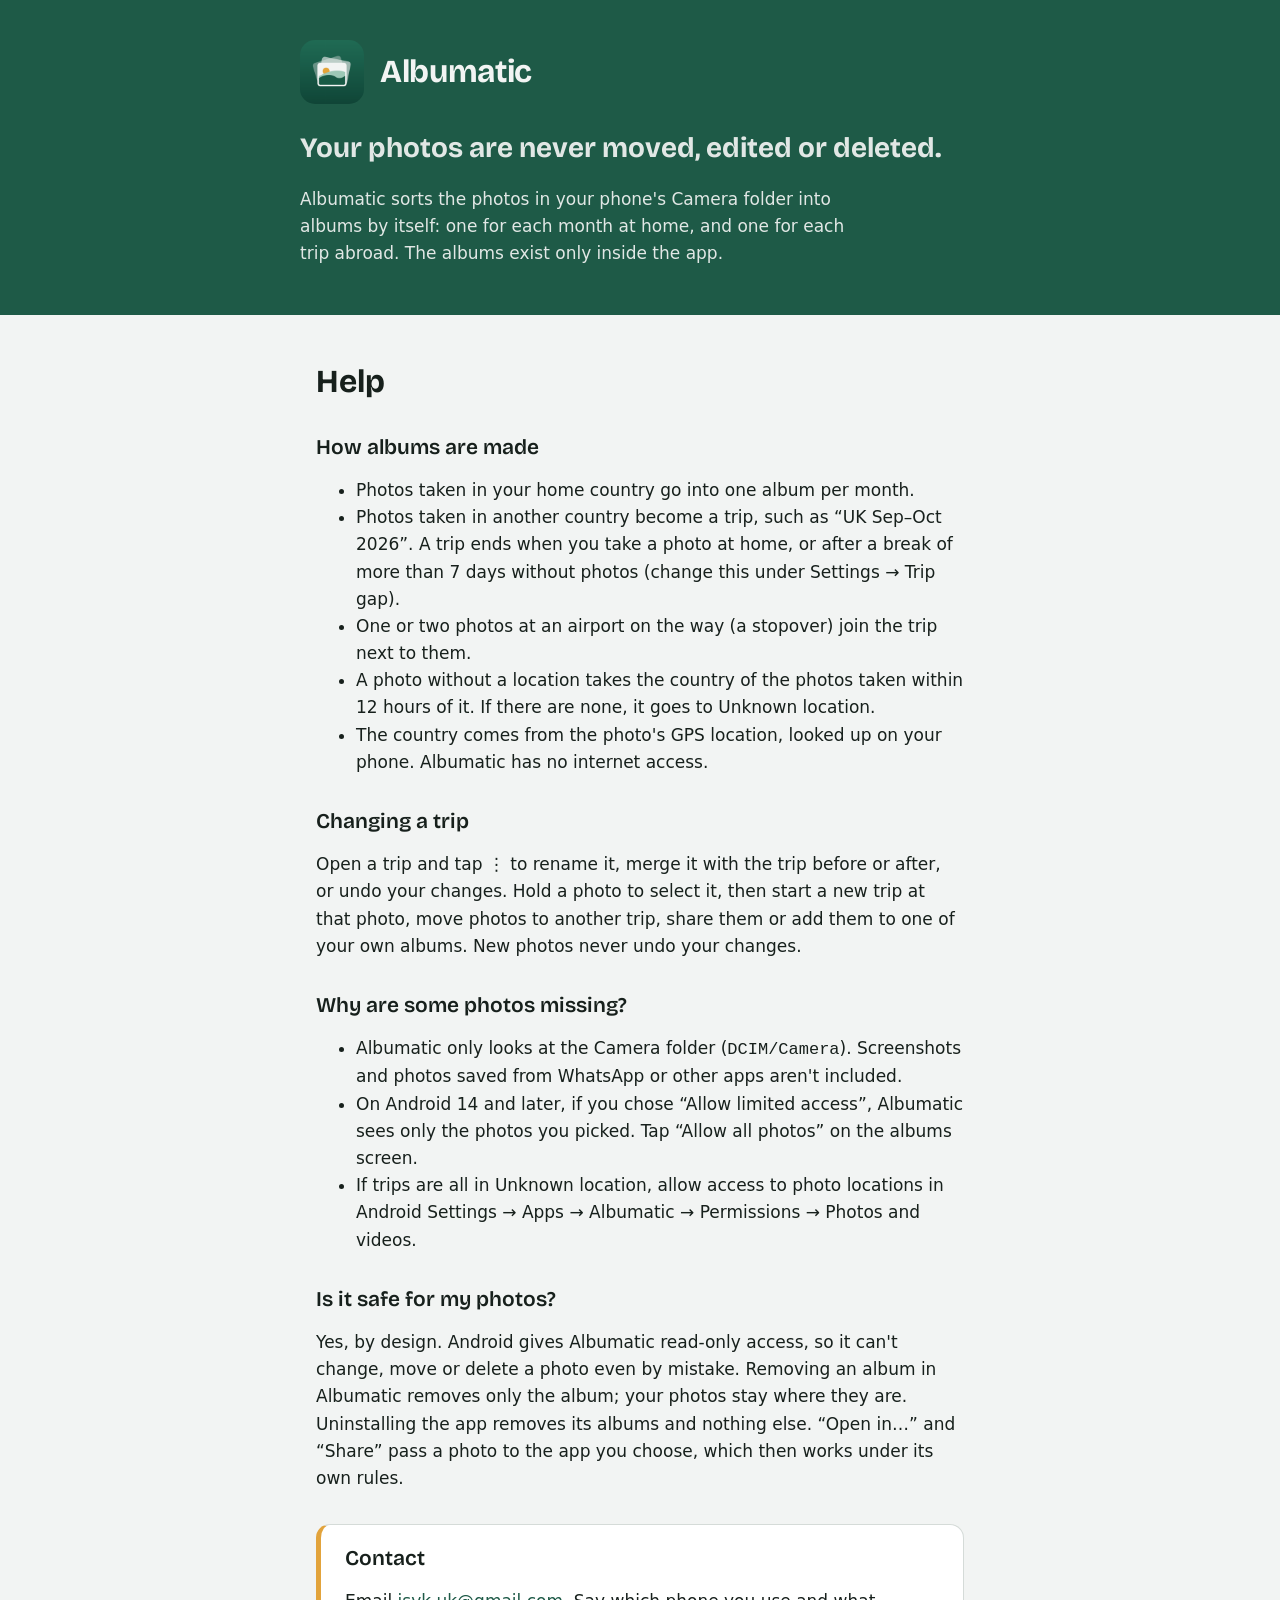
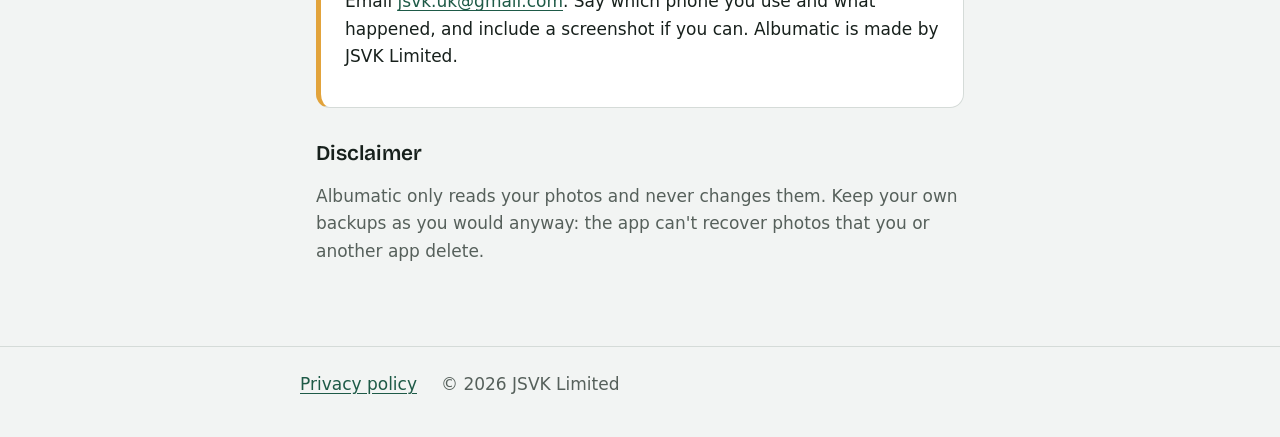
==== index.html @ f0554362 "Albumatic support and privacy pages Co-Authored-By: Claude Opus 5.5 <noreply@anthropic.com>" ====
<!doctype html>
<html lang="en">
<head>
  <meta charset="utf-8">
  <meta name="viewport" content="width=device-width, initial-scale=1">
  <title>Albumatic help and contact</title>
  <meta name="description" content="Help for Albumatic, the app that sorts your camera photos into trip and month albums without ever moving, editing or deleting them.">
  <link rel="icon" href="favicon.png">
  <link rel="apple-touch-icon" href="icon-180.png">
  <link rel="preconnect" href="https://fonts.googleapis.com">
  <link rel="preconnect" href="https://fonts.gstatic.com" crossorigin>
  <link href="https://fonts.googleapis.com/css2?family=Bricolage+Grotesque:opsz,wght@12..96,600;12..96,700&display=swap" rel="stylesheet">
  <link rel="stylesheet" href="style.css">
</head>
<body>
  <header class="band">
    <div class="wrap">
      <a class="brand" href="./">
        <img src="icon-180.png" alt="">
        <span>Albumatic</span>
      </a>
      <p class="promise">Your photos are never moved, edited or deleted.</p>
      <p>Albumatic sorts the photos in your phone's Camera folder into albums by itself: one for each month at home, and one for each trip abroad. The albums exist only inside the app.</p>
    </div>
  </header>

  <main class="wrap">
    <h1>Help</h1>

    <h2>How albums are made</h2>
    <ul>
      <li>Photos taken in your home country go into one album per month.</li>
      <li>Photos taken in another country become a trip, such as “UK Sep–Oct 2026”. A trip ends when you take a photo at home, or after a break of more than 7 days without photos (change this under Settings → Trip gap).</li>
      <li>One or two photos at an airport on the way (a stopover) join the trip next to them.</li>
      <li>A photo without a location takes the country of the photos taken within 12 hours of it. If there are none, it goes to Unknown location.</li>
      <li>The country comes from the photo's GPS location, looked up on your phone. Albumatic has no internet access.</li>
    </ul>

    <h2>Changing a trip</h2>
    <p>Open a trip and tap ⋮ to rename it, merge it with the trip before or after, or undo your changes. Hold a photo to select it, then start a new trip at that photo, move photos to another trip, share them or add them to one of your own albums. New photos never undo your changes.</p>

    <h2>Why are some photos missing?</h2>
    <ul>
      <li>Albumatic only looks at the Camera folder (<code>DCIM/Camera</code>). Screenshots and photos saved from WhatsApp or other apps aren't included.</li>
      <li>On Android 14 and later, if you chose “Allow limited access”, Albumatic sees only the photos you picked. Tap “Allow all photos” on the albums screen.</li>
      <li>If trips are all in Unknown location, allow access to photo locations in Android Settings → Apps → Albumatic → Permissions → Photos and videos.</li>
    </ul>

    <h2>Is it safe for my photos?</h2>
    <p>Yes, by design. Android gives Albumatic read-only access, so it can't change, move or delete a photo even by mistake. Removing an album in Albumatic removes only the album; your photos stay where they are. Uninstalling the app removes its albums and nothing else. “Open in…” and “Share” pass a photo to the app you choose, which then works under its own rules.</p>

    <section class="contact">
      <h2>Contact</h2>
      <p>Email <a href="mailto:jsvk.uk@gmail.com?subject=Albumatic">jsvk.uk@gmail.com</a>. Say which phone you use and what happened, and include a screenshot if you can. Albumatic is made by JSVK Limited.</p>
    </section>

    <h2>Disclaimer</h2>
    <p class="meta">Albumatic only reads your photos and never changes them. Keep your own backups as you would anyway: the app can't recover photos that you or another app delete.</p>
  </main>

  <footer>
    <div class="wrap">
      <a href="privacy.html">Privacy policy</a>
      <span>© 2026 JSVK Limited</span>
    </div>
  </footer>
</body>
</html>
---- style.css ----
:root {
  --band: #1e5a47;
  --on-band: #f2f4f3;
  --ink: #17201c;
  --muted: #56605b;
  --page: #f2f4f3;
  --surface: #ffffff;
  --line: #d5dbd8;
  --link: #1e5a47;
  --marigold: #e2a33b;
  color-scheme: light;
}
@media (prefers-color-scheme: dark) {
  :root:not([data-theme="light"]) {
    --band: #173f33;
    --ink: #e6ece9;
    --muted: #a2ada8;
    --page: #101513;
    --surface: #18201c;
    --line: #2a3530;
    --link: #86c7ae;
    color-scheme: dark;
  }
}
:root[data-theme="dark"] {
  --band: #173f33;
  --ink: #e6ece9;
  --muted: #a2ada8;
  --page: #101513;
  --surface: #18201c;
  --line: #2a3530;
  --link: #86c7ae;
  color-scheme: dark;
}
* { box-sizing: border-box; }
body {
  margin: 0;
  background: var(--page);
  color: var(--ink);
  font: 17px/1.6 system-ui, -apple-system, "Segoe UI", Roboto, sans-serif;
}
.band { background: var(--band); color: var(--on-band); padding: 40px 16px 48px; }
.wrap { max-width: 680px; margin: 0 auto; }
.brand { display: inline-flex; align-items: center; gap: 16px; color: var(--on-band); text-decoration: none; }
.brand img { width: 64px; height: 64px; border-radius: 15px; }
.brand span { font: 700 32px/1.1 "Bricolage Grotesque", system-ui, sans-serif; letter-spacing: -0.01em; }
.band p { margin: 20px 0 0; max-width: 34em; opacity: 0.92; }
.promise { font: 700 28px/1.2 "Bricolage Grotesque", system-ui, sans-serif; margin: 24px 0 0; max-width: 20em; }
main { padding: 8px 16px 64px; }
h1 { font: 700 32px/1.2 "Bricolage Grotesque", system-ui, sans-serif; margin: 40px 0 8px; }
h2 { font: 600 21px/1.25 "Bricolage Grotesque", system-ui, sans-serif; margin: 32px 0 6px; }
p, li { max-width: 38em; }
a { color: var(--link); text-underline-offset: 3px; }
a:focus-visible { outline: 3px solid var(--link); outline-offset: 3px; border-radius: 4px; }
/* The contact box carries the marigold edge the app keeps for trips. */
.contact {
  background: var(--surface);
  border: 1px solid var(--line);
  border-left: 5px solid var(--marigold);
  border-radius: 14px;
  padding: 20px 24px;
  margin-top: 32px;
}
.contact h2 { margin-top: 0; }
.meta { color: var(--muted); }
footer { border-top: 1px solid var(--line); padding: 24px 16px 40px; color: var(--muted); }
footer .wrap { display: flex; gap: 24px; flex-wrap: wrap; }
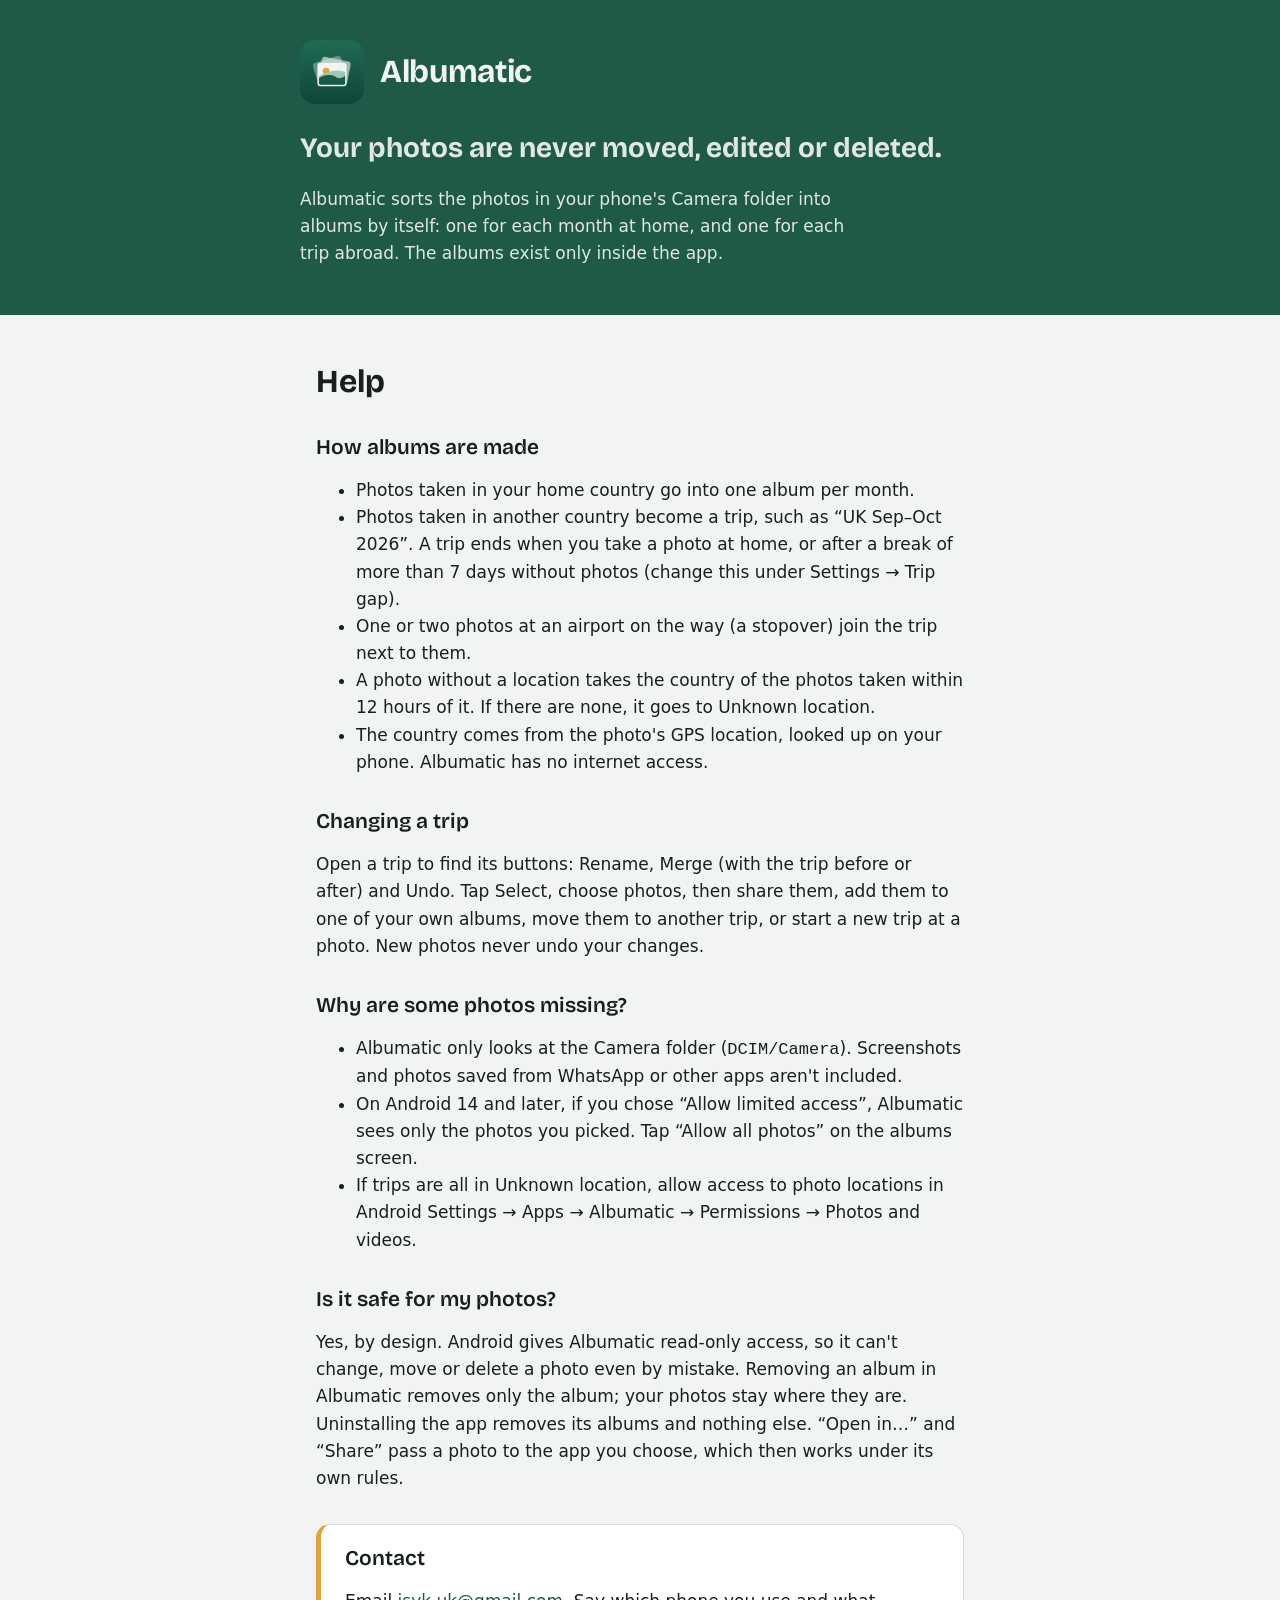
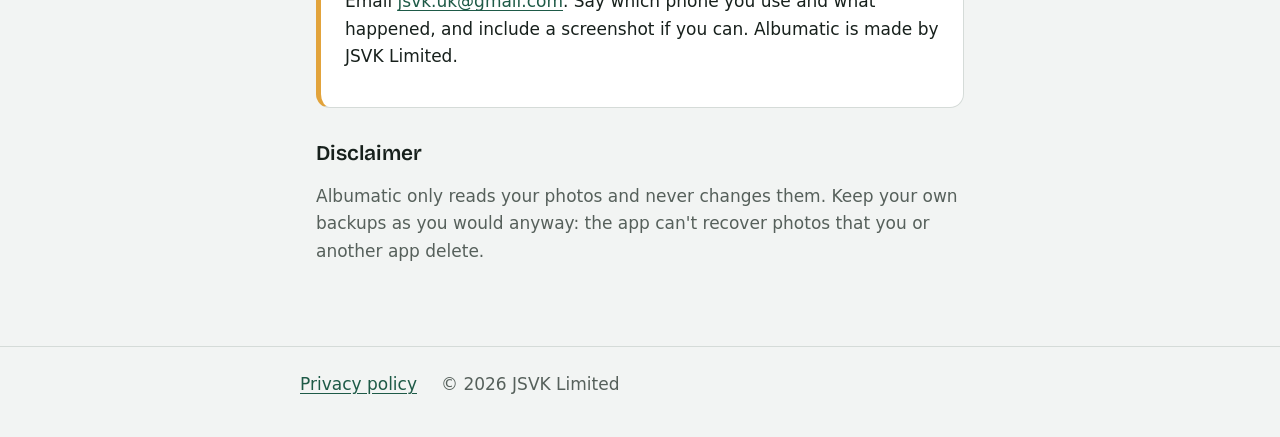
==== commit 101f0d3f: "Help: describe the visible buttons instead of ⋮ and holding a photo Co-Authored-By: Claude Opus 5.5 " ====
--- a/index.html
+++ b/index.html
@@ -37,7 +37,7 @@
     </ul>
 
     <h2>Changing a trip</h2>
-    <p>Open a trip and tap ⋮ to rename it, merge it with the trip before or after, or undo your changes. Hold a photo to select it, then start a new trip at that photo, move photos to another trip, share them or add them to one of your own albums. New photos never undo your changes.</p>
+    <p>Open a trip to find its buttons: Rename, Merge (with the trip before or after) and Undo. Tap Select, choose photos, then share them, add them to one of your own albums, move them to another trip, or start a new trip at a photo. New photos never undo your changes.</p>
 
     <h2>Why are some photos missing?</h2>
     <ul>
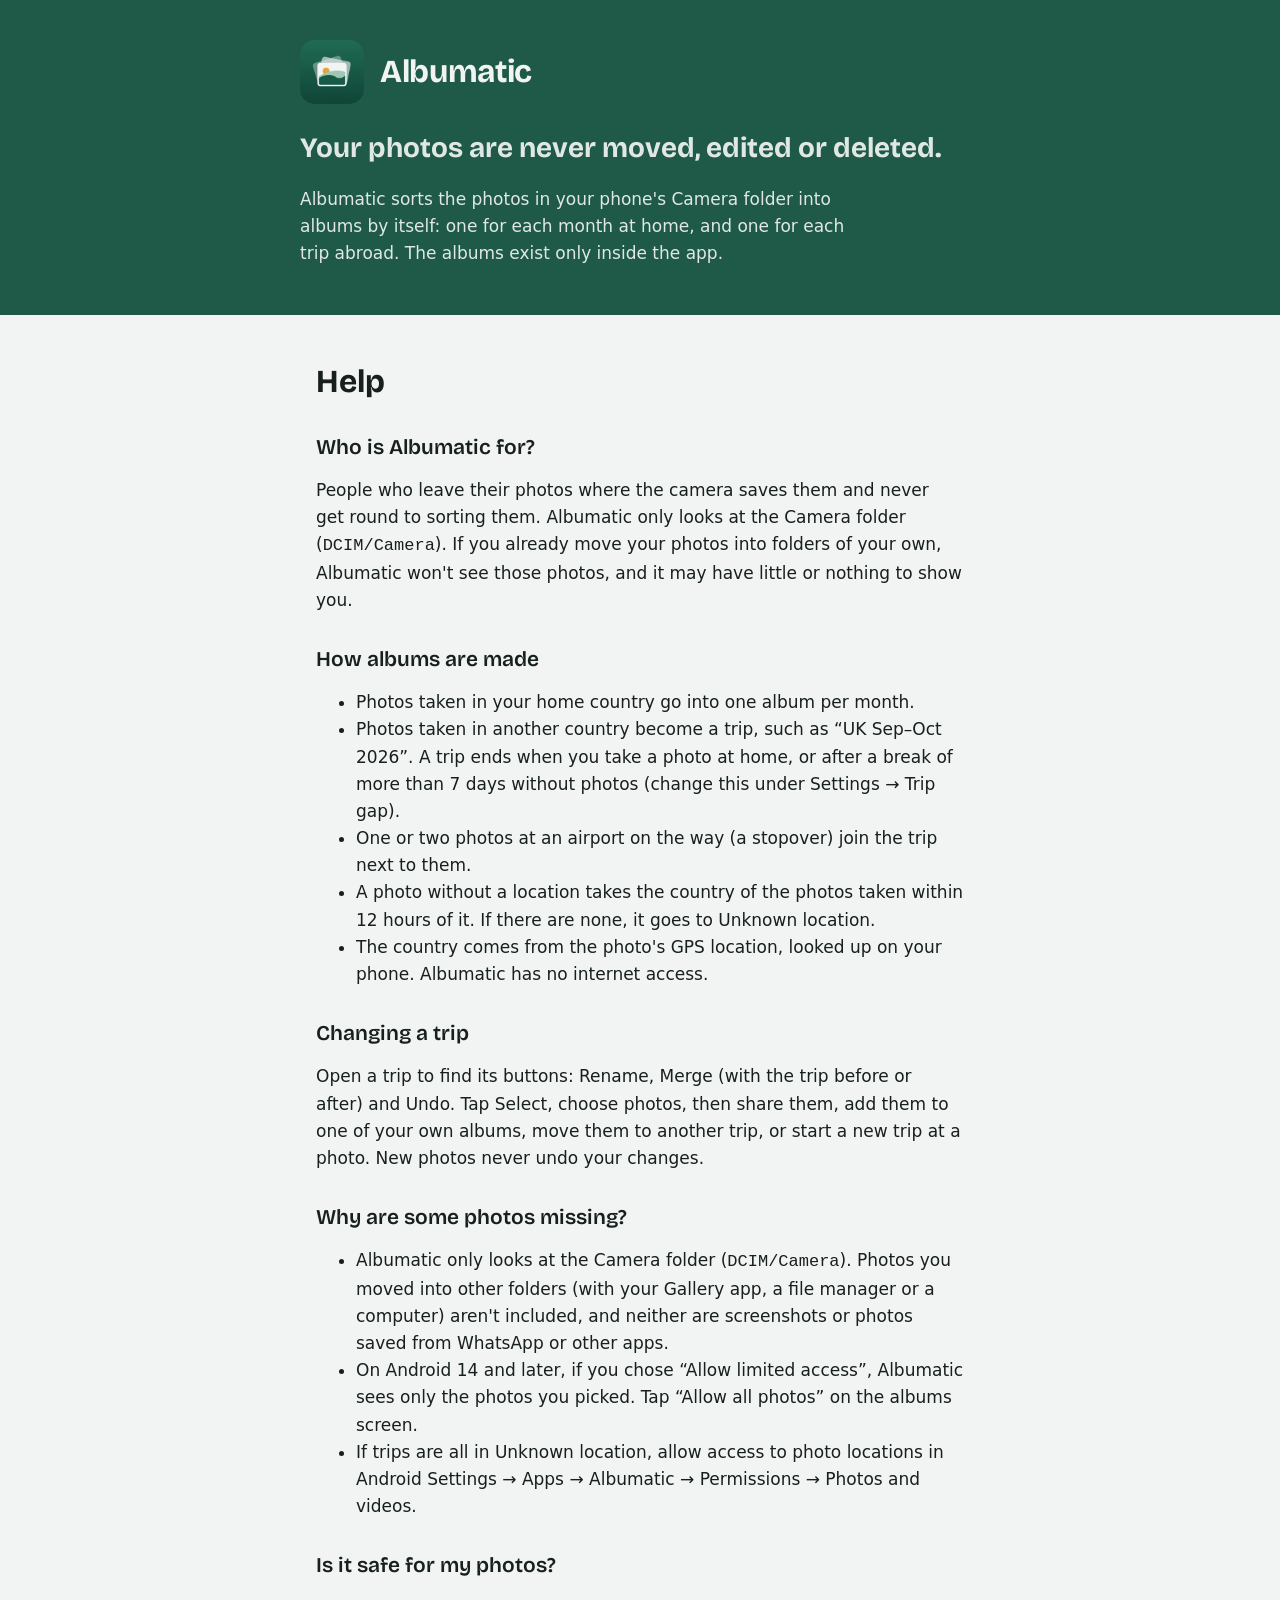
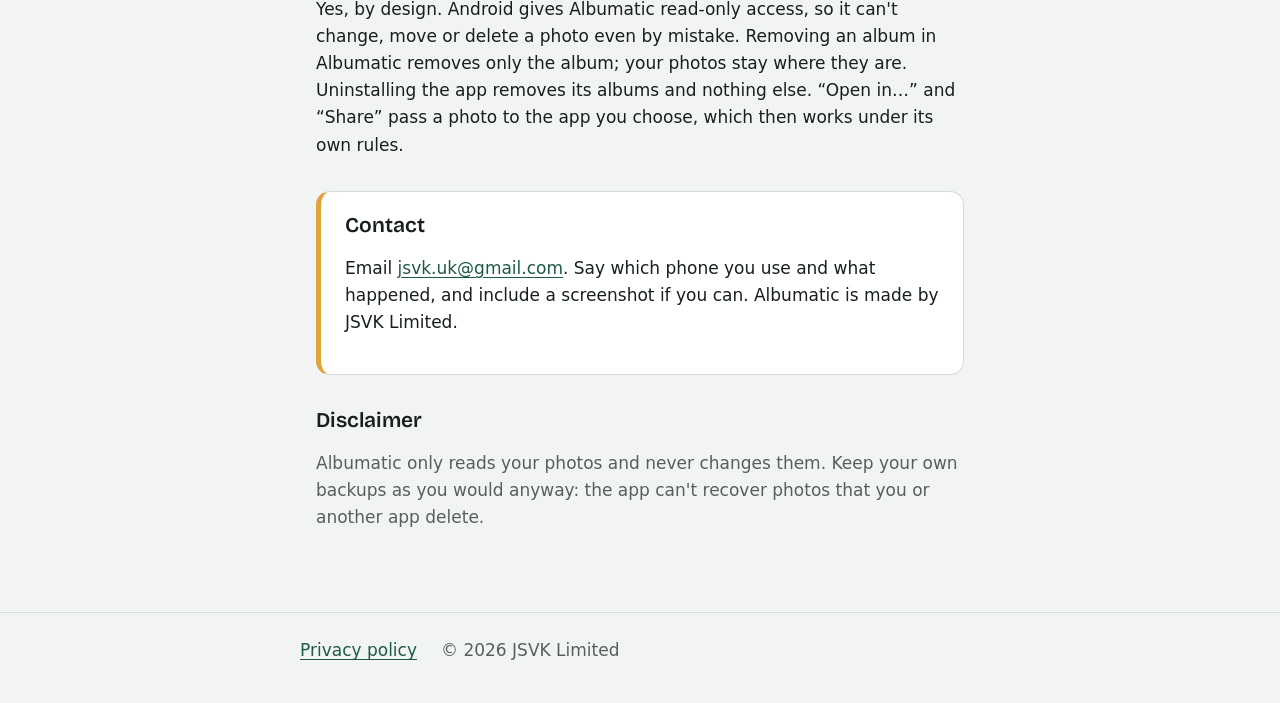
==== commit 841f47af: "Help: who Albumatic is for; photos moved to other folders aren't included Co-Authored-By: Claude Opu" ====
--- a/index.html
+++ b/index.html
@@ -27,6 +27,9 @@
   <main class="wrap">
     <h1>Help</h1>
 
+    <h2>Who is Albumatic for?</h2>
+    <p>People who leave their photos where the camera saves them and never get round to sorting them. Albumatic only looks at the Camera folder (<code>DCIM/Camera</code>). If you already move your photos into folders of your own, Albumatic won't see those photos, and it may have little or nothing to show you.</p>
+
     <h2>How albums are made</h2>
     <ul>
       <li>Photos taken in your home country go into one album per month.</li>
@@ -41,7 +44,7 @@
 
     <h2>Why are some photos missing?</h2>
     <ul>
-      <li>Albumatic only looks at the Camera folder (<code>DCIM/Camera</code>). Screenshots and photos saved from WhatsApp or other apps aren't included.</li>
+      <li>Albumatic only looks at the Camera folder (<code>DCIM/Camera</code>). Photos you moved into other folders (with your Gallery app, a file manager or a computer) aren't included, and neither are screenshots or photos saved from WhatsApp or other apps.</li>
       <li>On Android 14 and later, if you chose “Allow limited access”, Albumatic sees only the photos you picked. Tap “Allow all photos” on the albums screen.</li>
       <li>If trips are all in Unknown location, allow access to photo locations in Android Settings → Apps → Albumatic → Permissions → Photos and videos.</li>
     </ul>
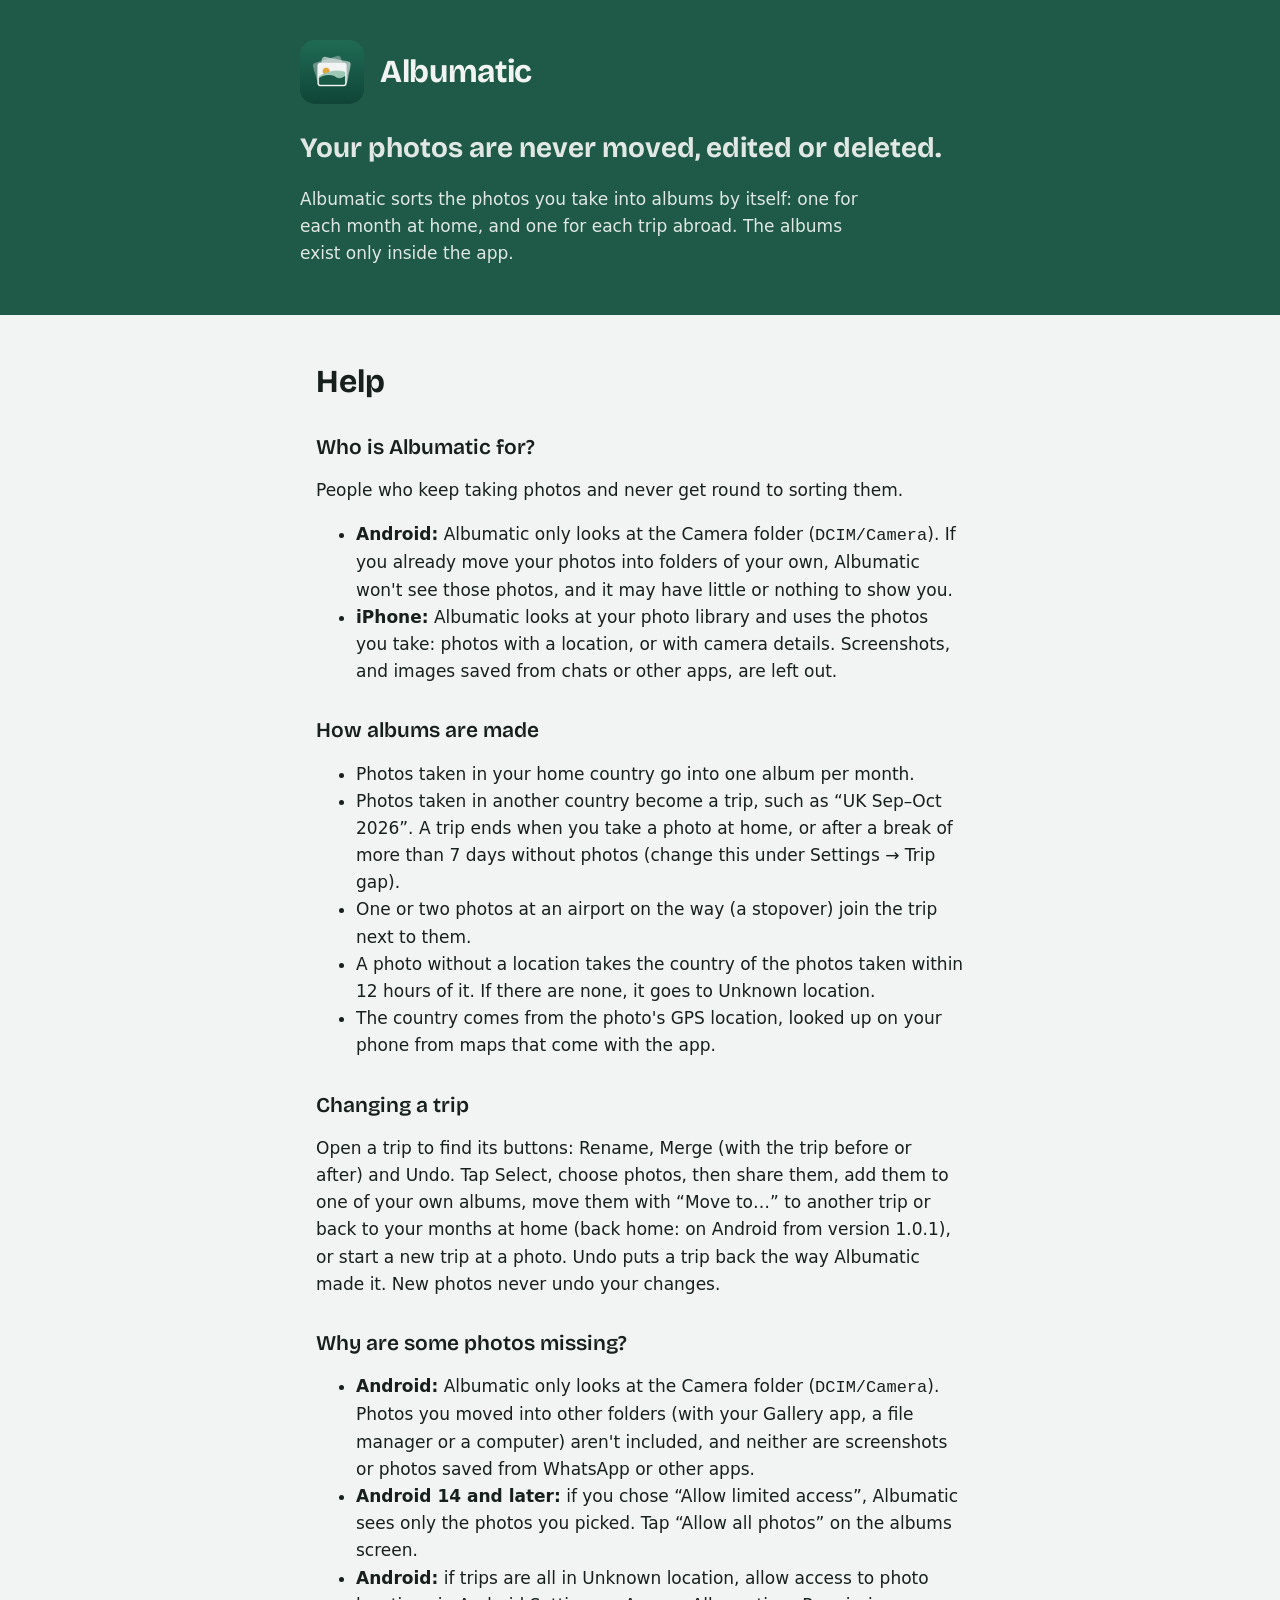
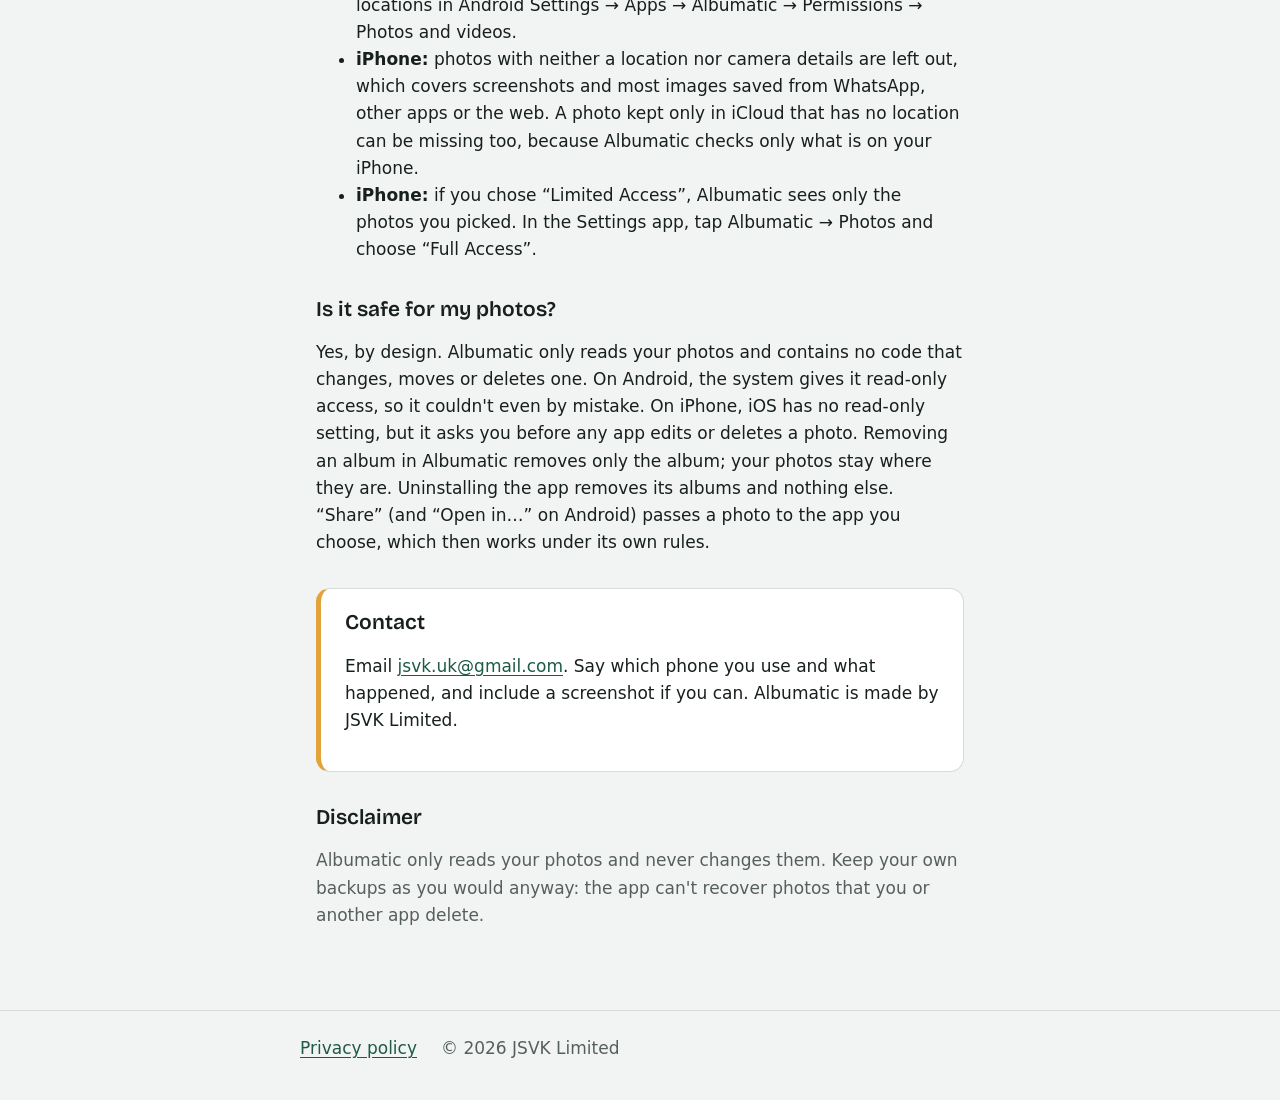
==== commit 39210cea: "Cover the iPhone version: which photos, limited access, read-only promise, iCloud Co-Authored-By: Cl" ====
--- a/index.html
+++ b/index.html
@@ -4,7 +4,7 @@
   <meta charset="utf-8">
   <meta name="viewport" content="width=device-width, initial-scale=1">
   <title>Albumatic help and contact</title>
-  <meta name="description" content="Help for Albumatic, the app that sorts your camera photos into trip and month albums without ever moving, editing or deleting them.">
+  <meta name="description" content="Help for Albumatic, the Android and iPhone app that sorts your camera photos into trip and month albums without ever moving, editing or deleting them.">
   <link rel="icon" href="favicon.png">
   <link rel="apple-touch-icon" href="icon-180.png">
   <link rel="preconnect" href="https://fonts.googleapis.com">
@@ -20,7 +20,7 @@
         <span>Albumatic</span>
       </a>
       <p class="promise">Your photos are never moved, edited or deleted.</p>
-      <p>Albumatic sorts the photos in your phone's Camera folder into albums by itself: one for each month at home, and one for each trip abroad. The albums exist only inside the app.</p>
+      <p>Albumatic sorts the photos you take into albums by itself: one for each month at home, and one for each trip abroad. The albums exist only inside the app.</p>
     </div>
   </header>
 
@@ -28,7 +28,11 @@
     <h1>Help</h1>
 
     <h2>Who is Albumatic for?</h2>
-    <p>People who leave their photos where the camera saves them and never get round to sorting them. Albumatic only looks at the Camera folder (<code>DCIM/Camera</code>). If you already move your photos into folders of your own, Albumatic won't see those photos, and it may have little or nothing to show you.</p>
+    <p>People who keep taking photos and never get round to sorting them.</p>
+    <ul>
+      <li><strong>Android:</strong> Albumatic only looks at the Camera folder (<code>DCIM/Camera</code>). If you already move your photos into folders of your own, Albumatic won't see those photos, and it may have little or nothing to show you.</li>
+      <li><strong>iPhone:</strong> Albumatic looks at your photo library and uses the photos you take: photos with a location, or with camera details. Screenshots, and images saved from chats or other apps, are left out.</li>
+    </ul>
 
     <h2>How albums are made</h2>
     <ul>
@@ -36,21 +40,23 @@
       <li>Photos taken in another country become a trip, such as “UK Sep–Oct 2026”. A trip ends when you take a photo at home, or after a break of more than 7 days without photos (change this under Settings → Trip gap).</li>
       <li>One or two photos at an airport on the way (a stopover) join the trip next to them.</li>
       <li>A photo without a location takes the country of the photos taken within 12 hours of it. If there are none, it goes to Unknown location.</li>
-      <li>The country comes from the photo's GPS location, looked up on your phone. Albumatic has no internet access.</li>
+      <li>The country comes from the photo's GPS location, looked up on your phone from maps that come with the app.</li>
     </ul>
 
     <h2>Changing a trip</h2>
-    <p>Open a trip to find its buttons: Rename, Merge (with the trip before or after) and Undo. Tap Select, choose photos, then share them, add them to one of your own albums, move them to another trip, or start a new trip at a photo. New photos never undo your changes.</p>
+    <p>Open a trip to find its buttons: Rename, Merge (with the trip before or after) and Undo. Tap Select, choose photos, then share them, add them to one of your own albums, move them with “Move to…” to another trip or back to your months at home (back home: on Android from version 1.0.1), or start a new trip at a photo. Undo puts a trip back the way Albumatic made it. New photos never undo your changes.</p>
 
     <h2>Why are some photos missing?</h2>
     <ul>
-      <li>Albumatic only looks at the Camera folder (<code>DCIM/Camera</code>). Photos you moved into other folders (with your Gallery app, a file manager or a computer) aren't included, and neither are screenshots or photos saved from WhatsApp or other apps.</li>
-      <li>On Android 14 and later, if you chose “Allow limited access”, Albumatic sees only the photos you picked. Tap “Allow all photos” on the albums screen.</li>
-      <li>If trips are all in Unknown location, allow access to photo locations in Android Settings → Apps → Albumatic → Permissions → Photos and videos.</li>
+      <li><strong>Android:</strong> Albumatic only looks at the Camera folder (<code>DCIM/Camera</code>). Photos you moved into other folders (with your Gallery app, a file manager or a computer) aren't included, and neither are screenshots or photos saved from WhatsApp or other apps.</li>
+      <li><strong>Android 14 and later:</strong> if you chose “Allow limited access”, Albumatic sees only the photos you picked. Tap “Allow all photos” on the albums screen.</li>
+      <li><strong>Android:</strong> if trips are all in Unknown location, allow access to photo locations in Android Settings → Apps → Albumatic → Permissions → Photos and videos.</li>
+      <li><strong>iPhone:</strong> photos with neither a location nor camera details are left out, which covers screenshots and most images saved from WhatsApp, other apps or the web. A photo kept only in iCloud that has no location can be missing too, because Albumatic checks only what is on your iPhone.</li>
+      <li><strong>iPhone:</strong> if you chose “Limited Access”, Albumatic sees only the photos you picked. In the Settings app, tap Albumatic → Photos and choose “Full Access”.</li>
     </ul>
 
     <h2>Is it safe for my photos?</h2>
-    <p>Yes, by design. Android gives Albumatic read-only access, so it can't change, move or delete a photo even by mistake. Removing an album in Albumatic removes only the album; your photos stay where they are. Uninstalling the app removes its albums and nothing else. “Open in…” and “Share” pass a photo to the app you choose, which then works under its own rules.</p>
+    <p>Yes, by design. Albumatic only reads your photos and contains no code that changes, moves or deletes one. On Android, the system gives it read-only access, so it couldn't even by mistake. On iPhone, iOS has no read-only setting, but it asks you before any app edits or deletes a photo. Removing an album in Albumatic removes only the album; your photos stay where they are. Uninstalling the app removes its albums and nothing else. “Share” (and “Open in…” on Android) passes a photo to the app you choose, which then works under its own rules.</p>
 
     <section class="contact">
       <h2>Contact</h2>
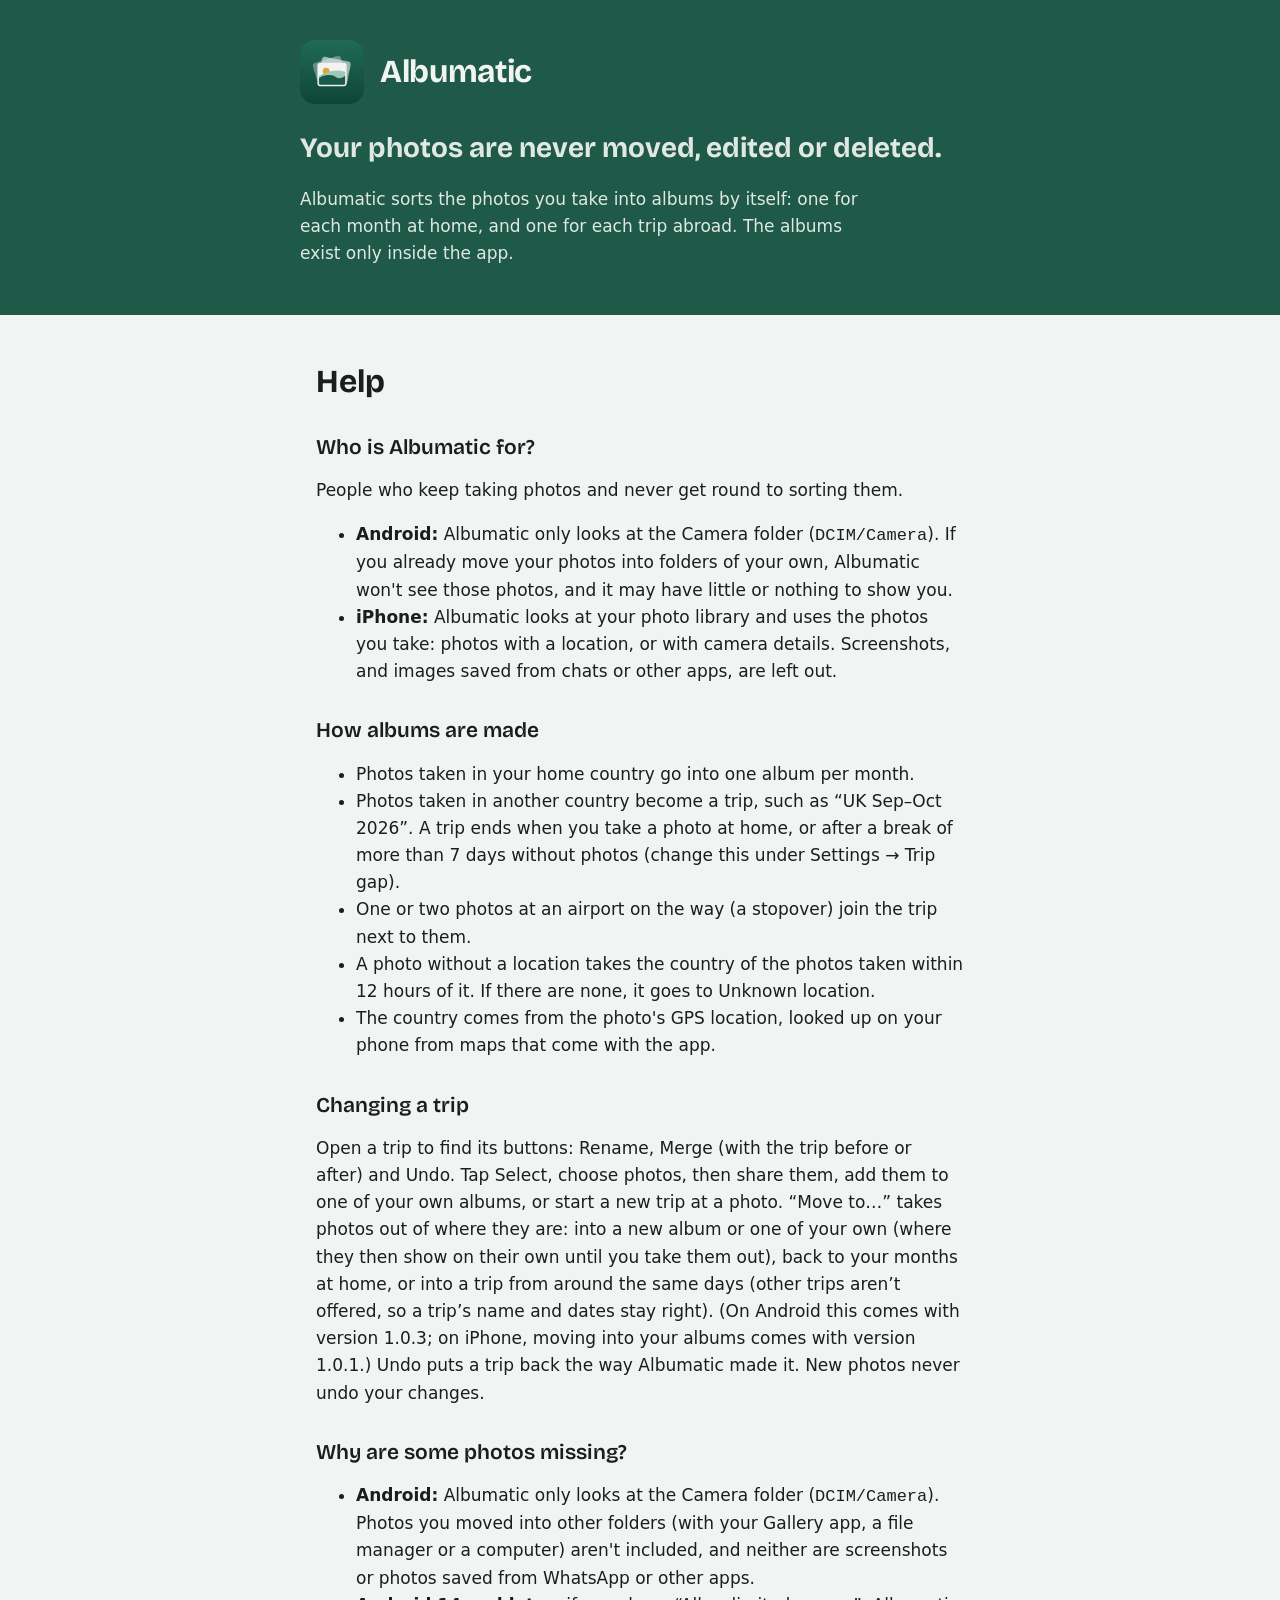
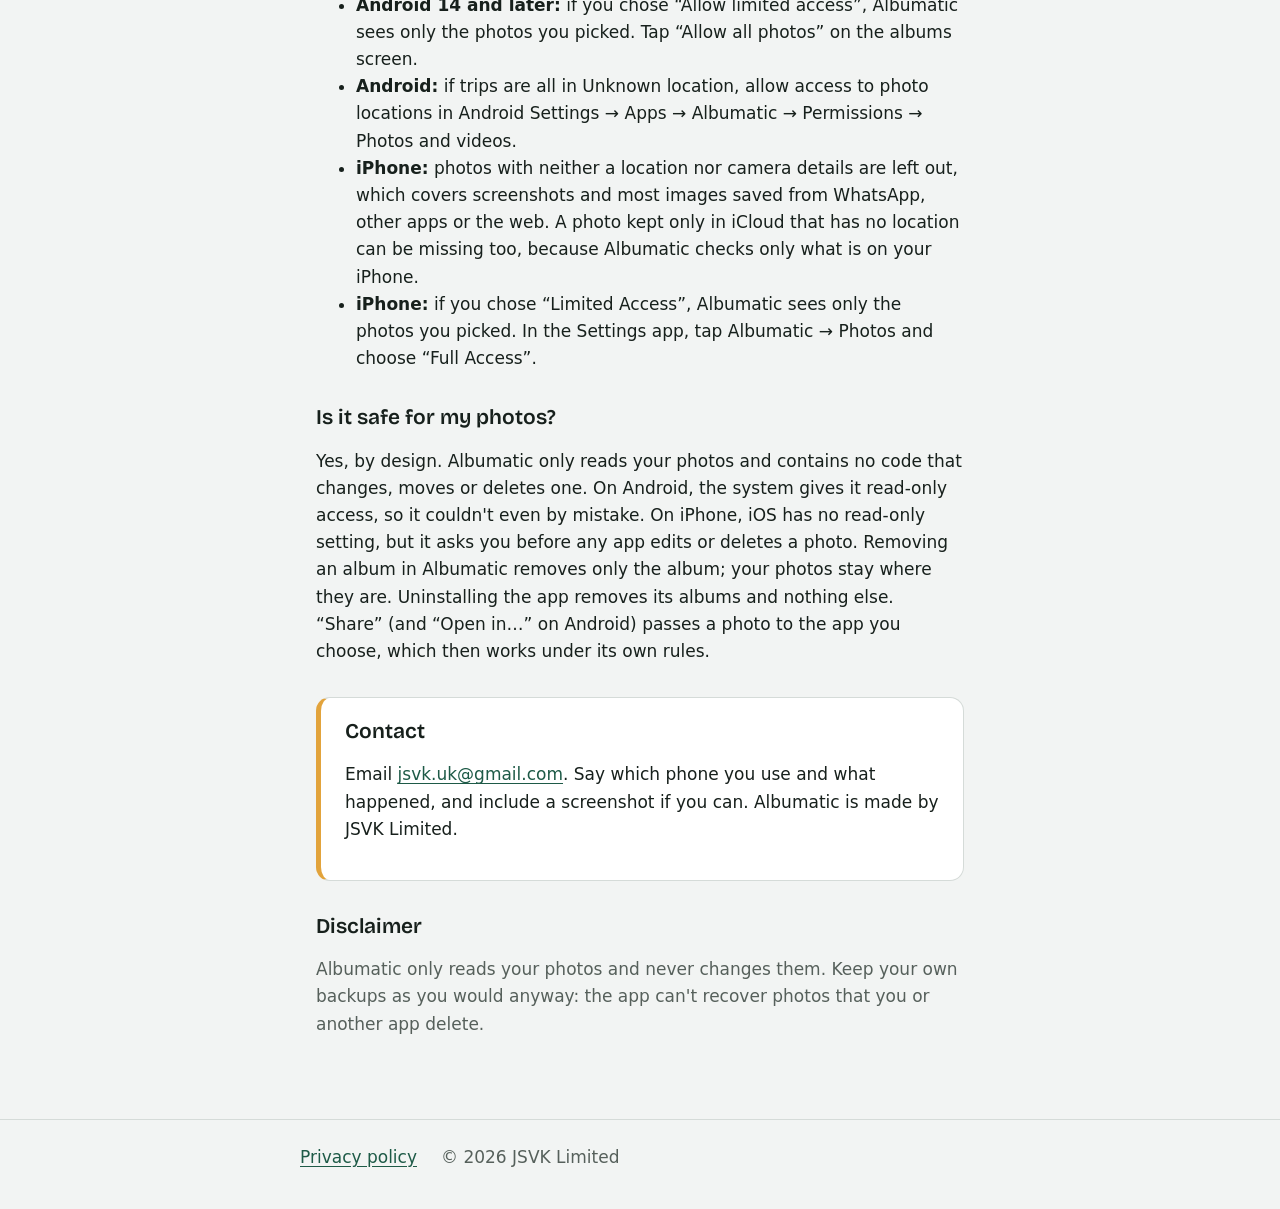
==== commit c8398c40: "Help: Move to… rules for Android 1.0.3 and iPhone 1.0.1 Co-Authored-By: Claude Opus 5.5 <noreply@ant" ====
--- a/index.html
+++ b/index.html
@@ -44,7 +44,7 @@
     </ul>
 
     <h2>Changing a trip</h2>
-    <p>Open a trip to find its buttons: Rename, Merge (with the trip before or after) and Undo. Tap Select, choose photos, then share them, add them to one of your own albums, move them with “Move to…” to another trip or back to your months at home (back home: on Android from version 1.0.1), or start a new trip at a photo. Undo puts a trip back the way Albumatic made it. New photos never undo your changes.</p>
+    <p>Open a trip to find its buttons: Rename, Merge (with the trip before or after) and Undo. Tap Select, choose photos, then share them, add them to one of your own albums, or start a new trip at a photo. “Move to…” takes photos out of where they are: into a new album or one of your own (where they then show on their own until you take them out), back to your months at home, or into a trip from around the same days (other trips aren’t offered, so a trip’s name and dates stay right). (On Android this comes with version 1.0.3; on iPhone, moving into your albums comes with version 1.0.1.) Undo puts a trip back the way Albumatic made it. New photos never undo your changes.</p>
 
     <h2>Why are some photos missing?</h2>
     <ul>
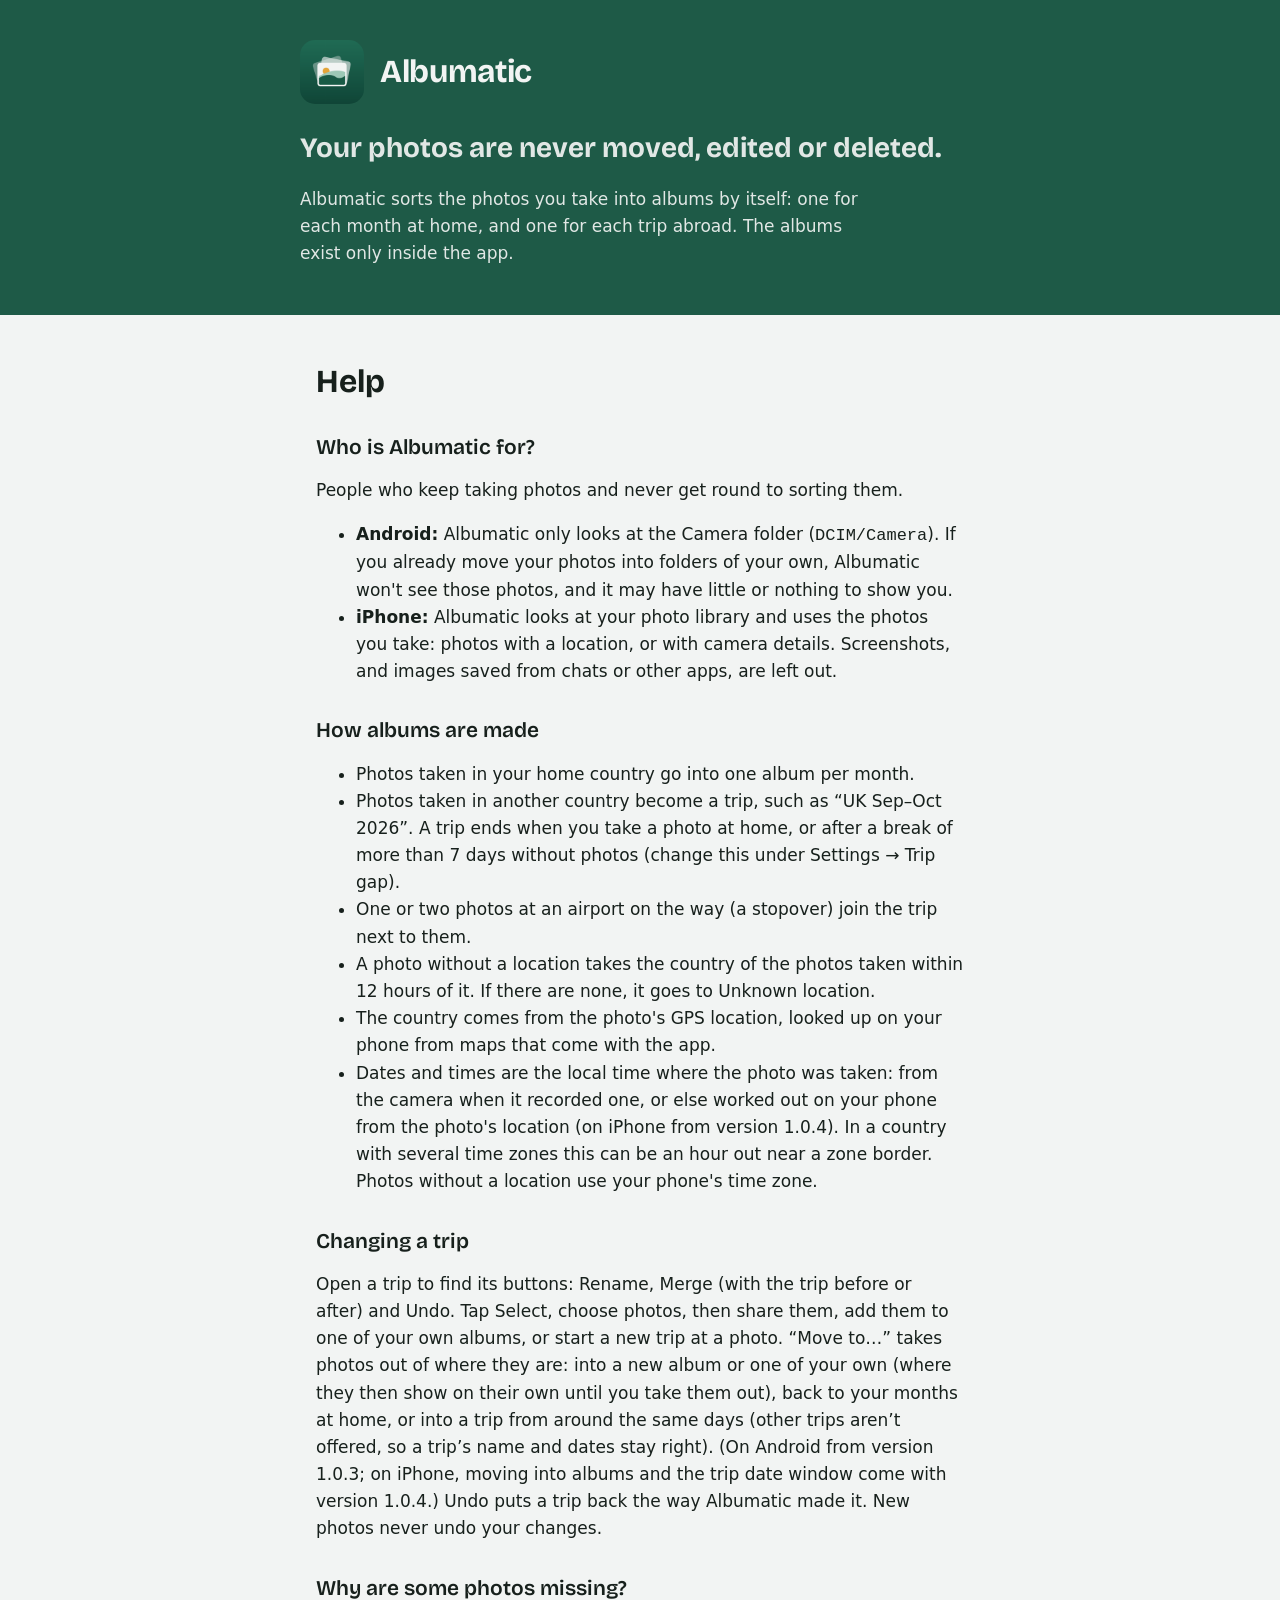
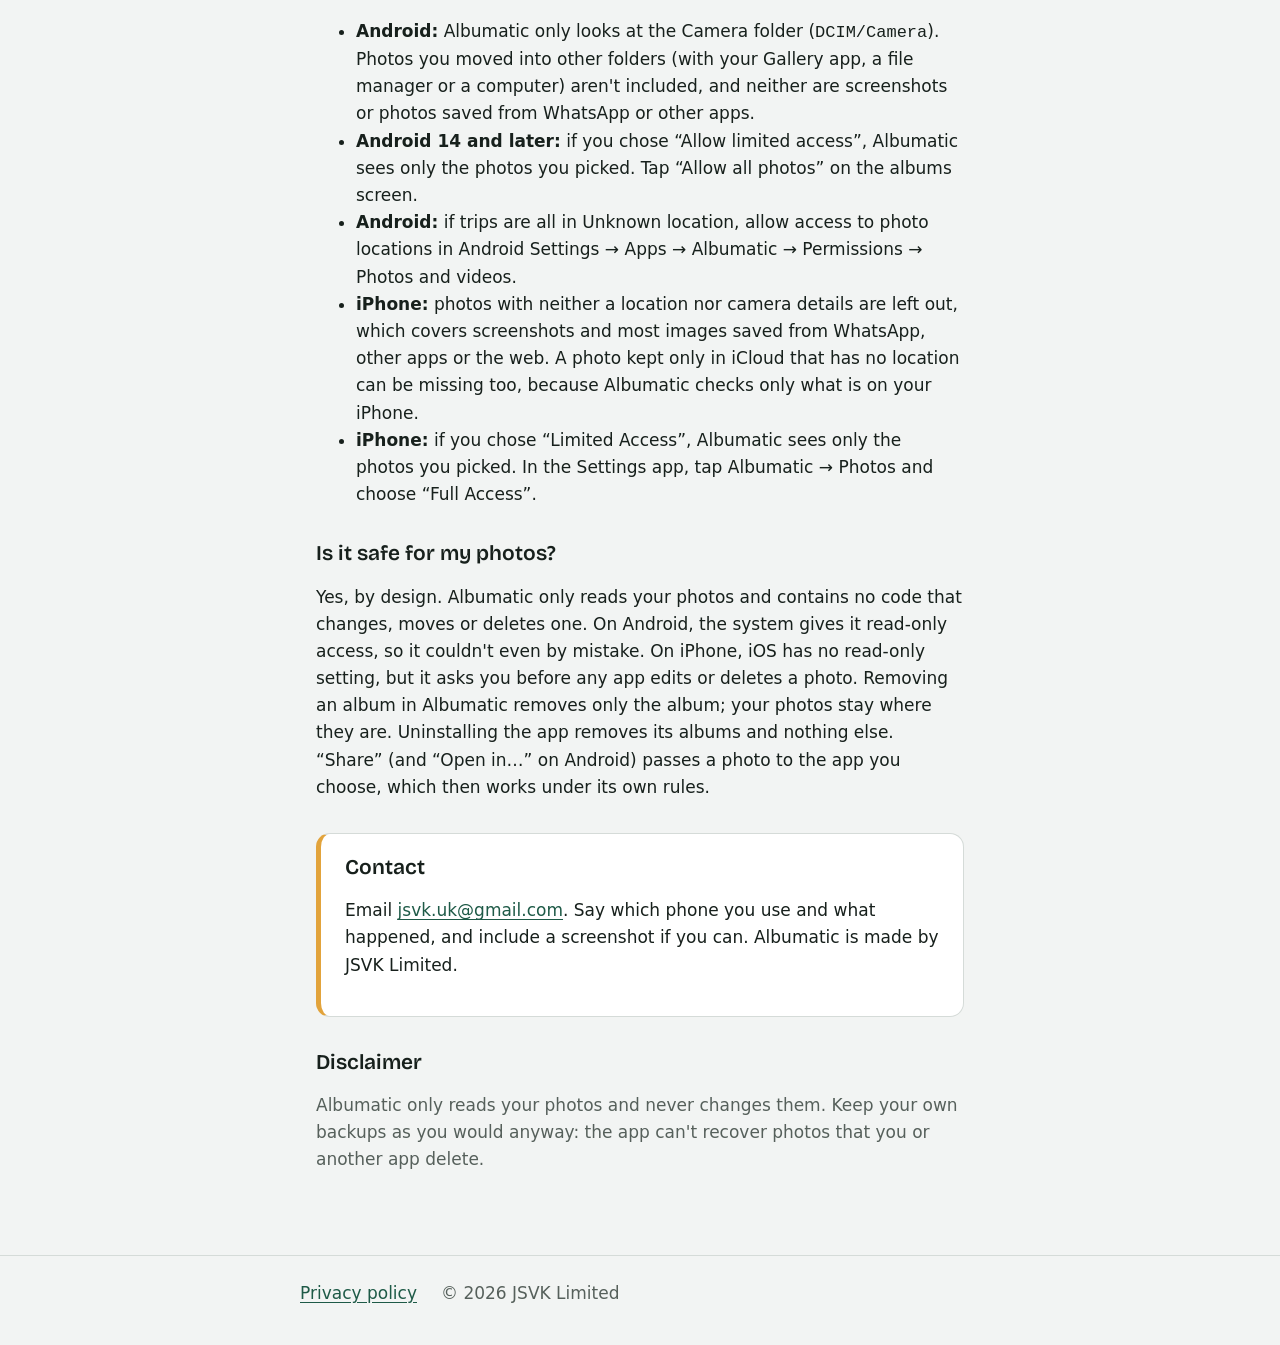
==== commit c57a07ed: "Help: local time where photos were taken; iPhone features in 1.0.4 Co-Authored-By: Claude Opus 5.5 <" ====
--- a/index.html
+++ b/index.html
@@ -41,10 +41,11 @@
       <li>One or two photos at an airport on the way (a stopover) join the trip next to them.</li>
       <li>A photo without a location takes the country of the photos taken within 12 hours of it. If there are none, it goes to Unknown location.</li>
       <li>The country comes from the photo's GPS location, looked up on your phone from maps that come with the app.</li>
+      <li>Dates and times are the local time where the photo was taken: from the camera when it recorded one, or else worked out on your phone from the photo's location (on iPhone from version 1.0.4). In a country with several time zones this can be an hour out near a zone border. Photos without a location use your phone's time zone.</li>
     </ul>
 
     <h2>Changing a trip</h2>
-    <p>Open a trip to find its buttons: Rename, Merge (with the trip before or after) and Undo. Tap Select, choose photos, then share them, add them to one of your own albums, or start a new trip at a photo. “Move to…” takes photos out of where they are: into a new album or one of your own (where they then show on their own until you take them out), back to your months at home, or into a trip from around the same days (other trips aren’t offered, so a trip’s name and dates stay right). (On Android this comes with version 1.0.3; on iPhone, moving into your albums comes with version 1.0.1.) Undo puts a trip back the way Albumatic made it. New photos never undo your changes.</p>
+    <p>Open a trip to find its buttons: Rename, Merge (with the trip before or after) and Undo. Tap Select, choose photos, then share them, add them to one of your own albums, or start a new trip at a photo. “Move to…” takes photos out of where they are: into a new album or one of your own (where they then show on their own until you take them out), back to your months at home, or into a trip from around the same days (other trips aren’t offered, so a trip’s name and dates stay right). (On Android from version 1.0.3; on iPhone, moving into albums and the trip date window come with version 1.0.4.) Undo puts a trip back the way Albumatic made it. New photos never undo your changes.</p>
 
     <h2>Why are some photos missing?</h2>
     <ul>
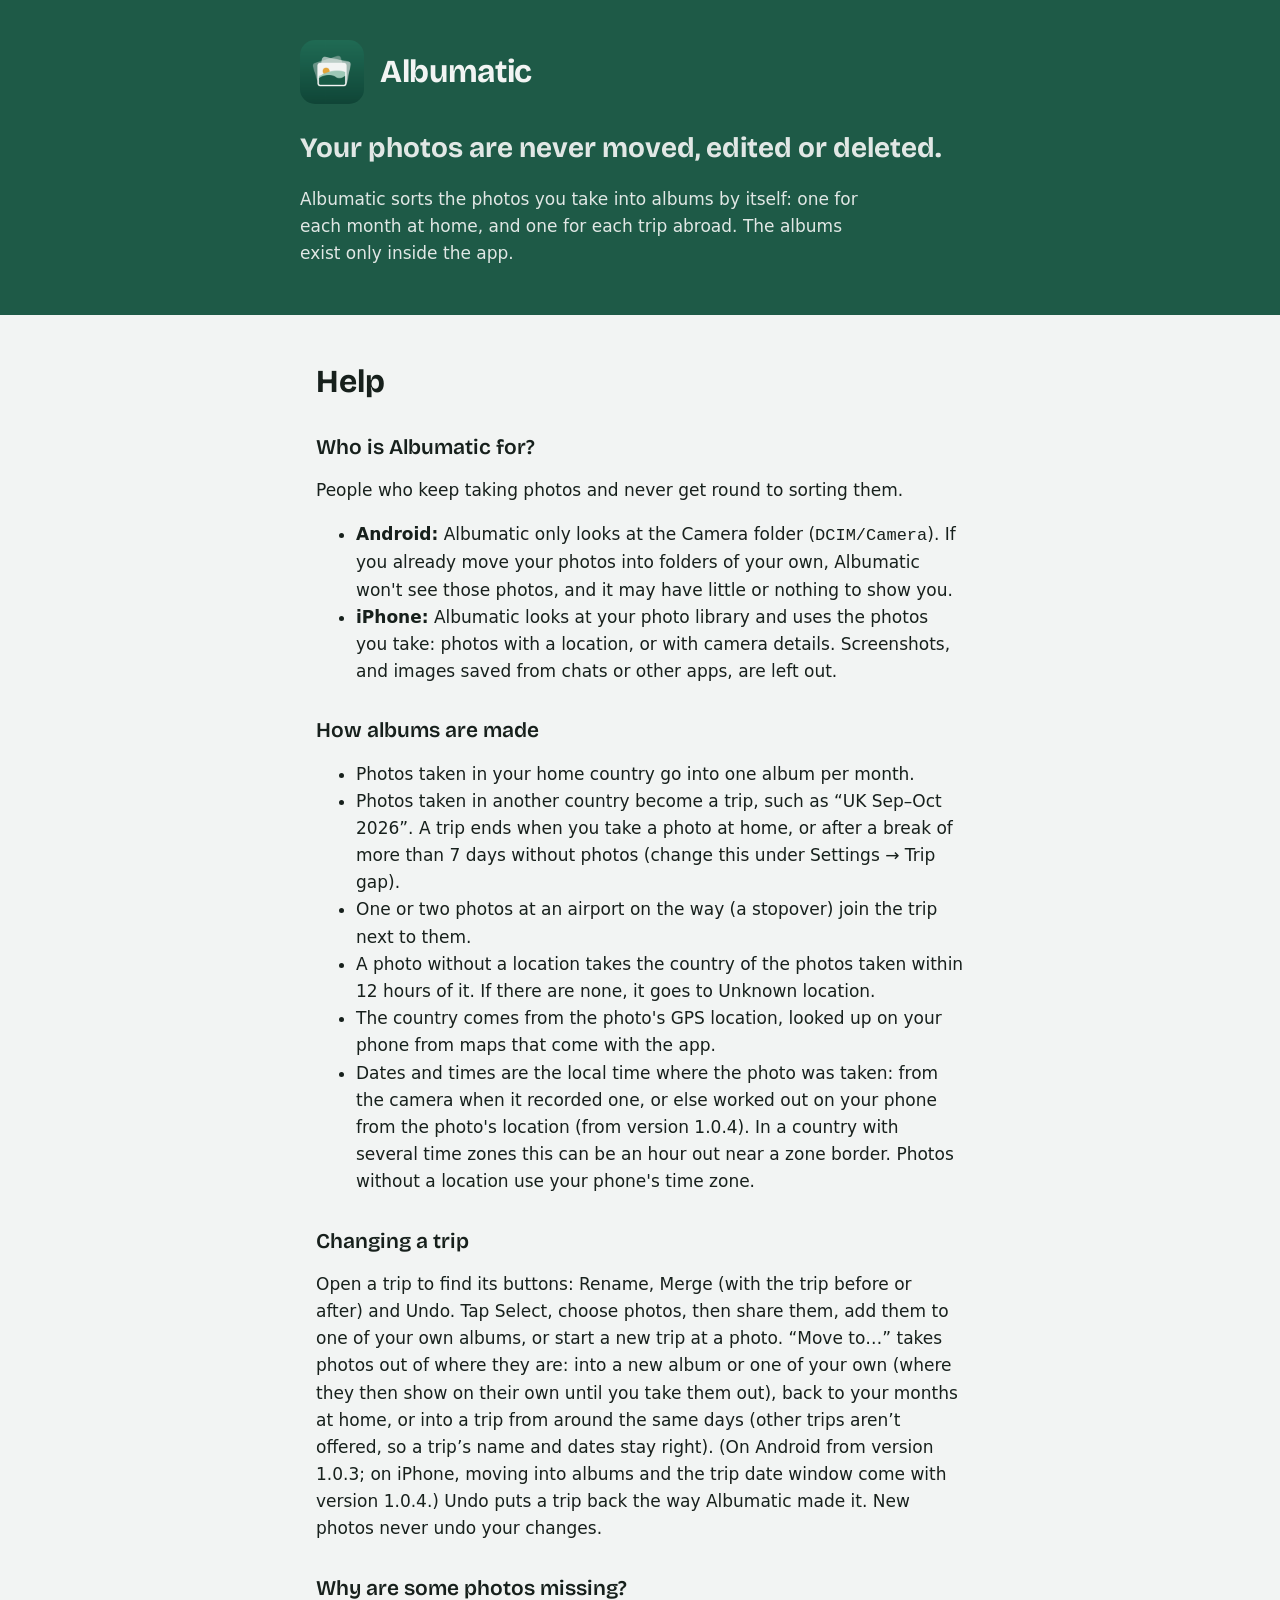
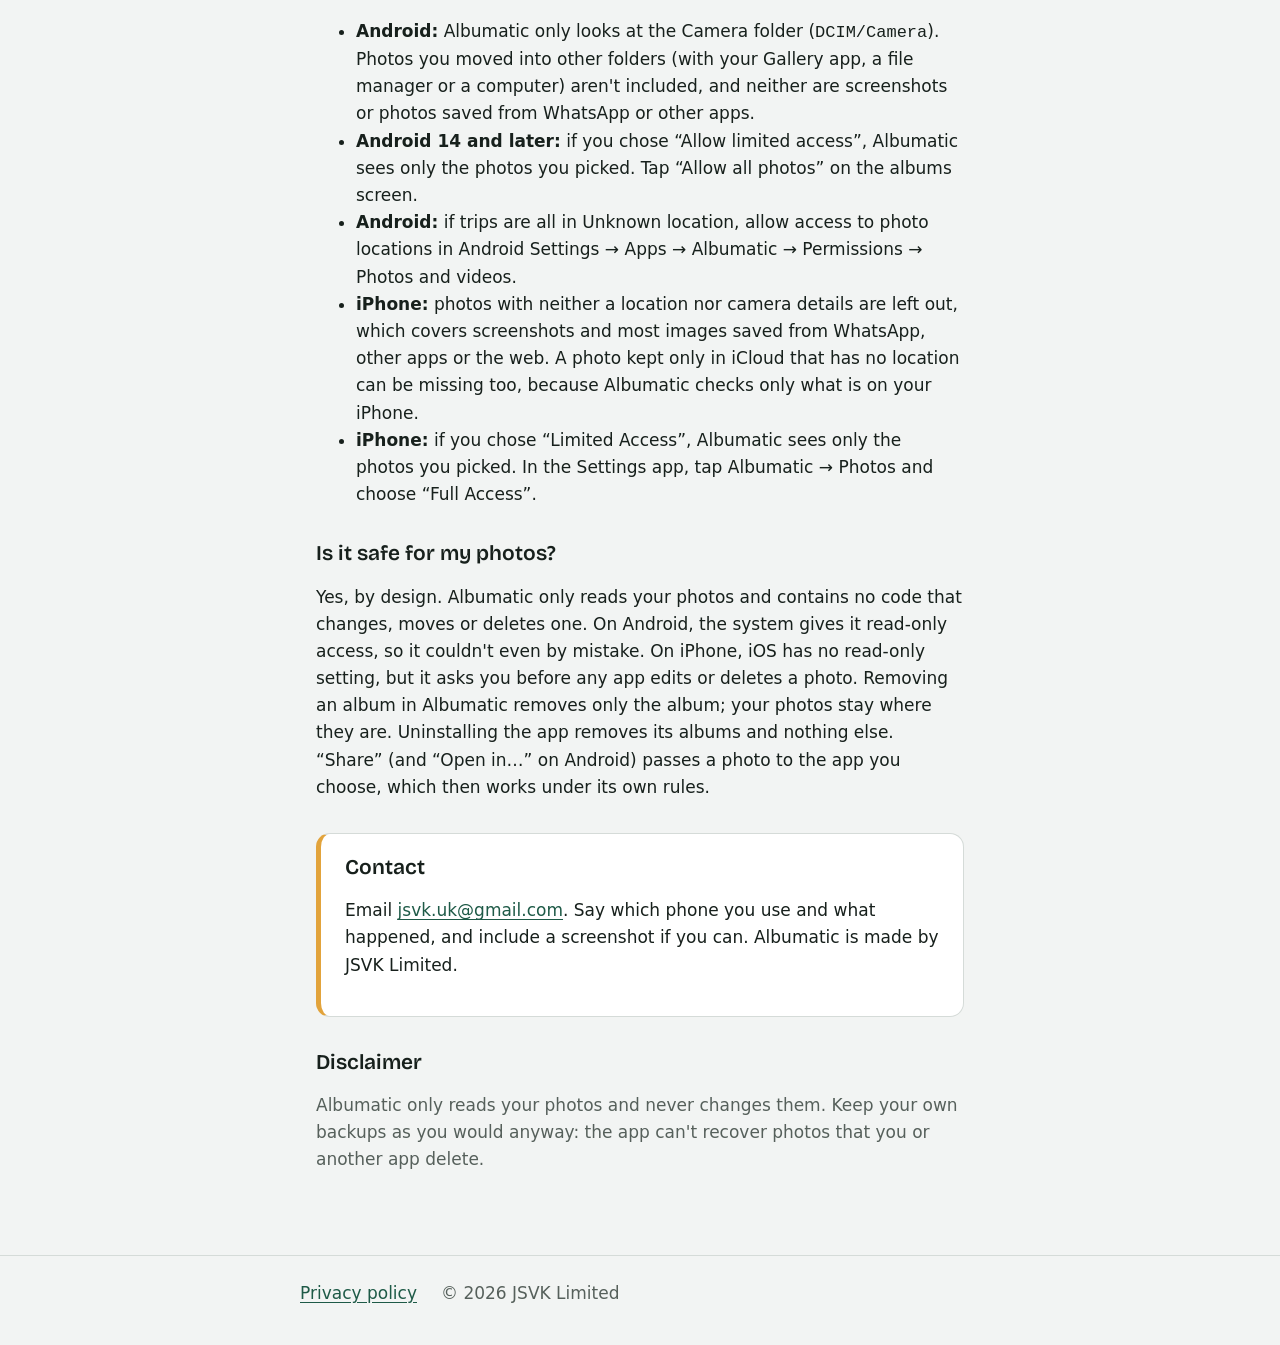
==== commit bad130c2: "Help page: local time from photo location from 1.0.4 on Android too Co-Authored-By: Claude Opus 5.5 " ====
--- a/index.html
+++ b/index.html
@@ -41,7 +41,7 @@
       <li>One or two photos at an airport on the way (a stopover) join the trip next to them.</li>
       <li>A photo without a location takes the country of the photos taken within 12 hours of it. If there are none, it goes to Unknown location.</li>
       <li>The country comes from the photo's GPS location, looked up on your phone from maps that come with the app.</li>
-      <li>Dates and times are the local time where the photo was taken: from the camera when it recorded one, or else worked out on your phone from the photo's location (on iPhone from version 1.0.4). In a country with several time zones this can be an hour out near a zone border. Photos without a location use your phone's time zone.</li>
+      <li>Dates and times are the local time where the photo was taken: from the camera when it recorded one, or else worked out on your phone from the photo's location (from version 1.0.4). In a country with several time zones this can be an hour out near a zone border. Photos without a location use your phone's time zone.</li>
     </ul>
 
     <h2>Changing a trip</h2>
